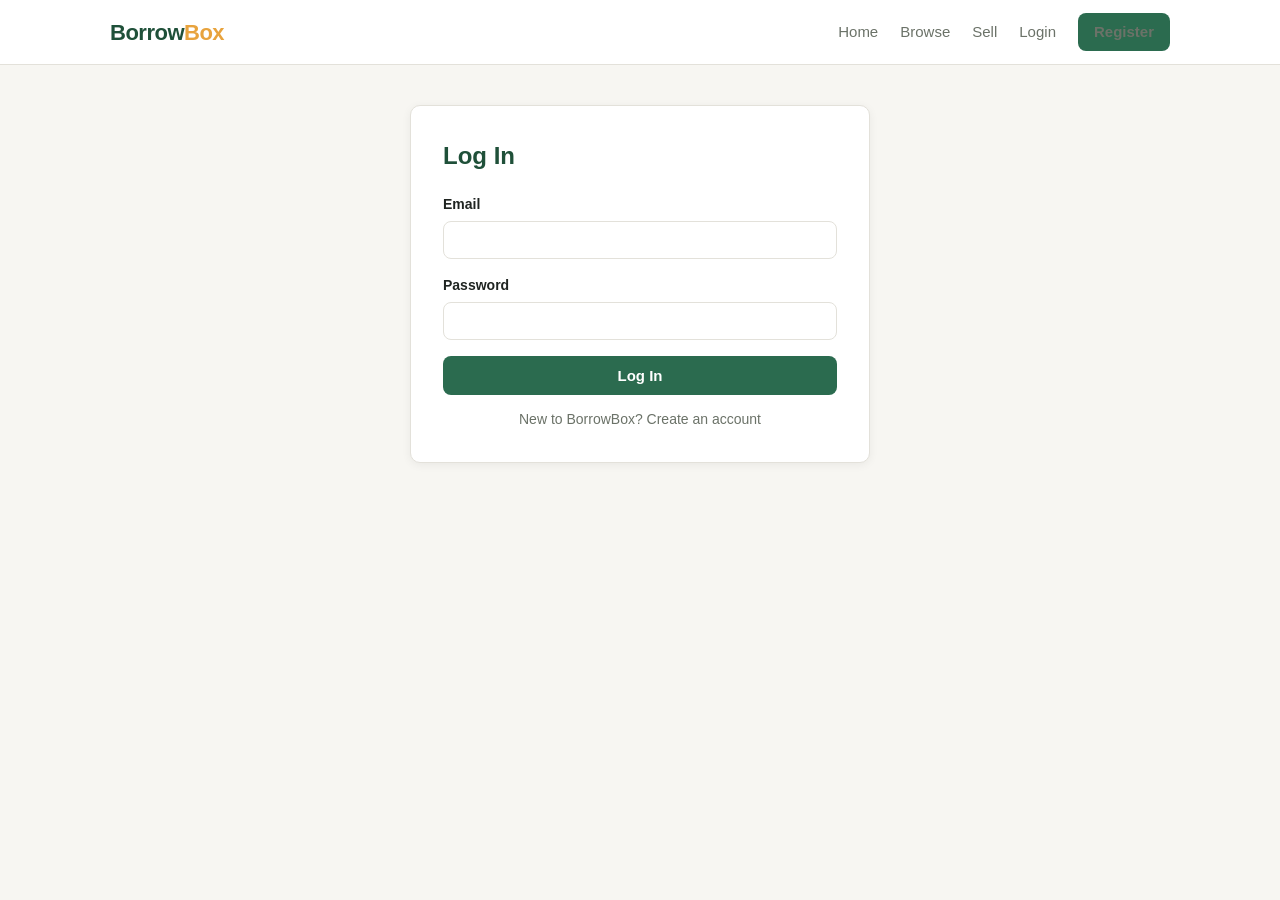
==== project/borrowbox-frontend/customer.html @ 095a5bd8 "Add files via upload" ====
<!DOCTYPE html>
<html lang="en">

<head>
  <meta charset="UTF-8">
  <meta name="viewport" content="width=device-width, initial-scale=1.0">
  <title>My Account - BorrowBox</title>
  <link rel="stylesheet" href="style.css">
</head>

<body data-page="customer">

  <nav class="navbar" id="navbar-mount"></nav>

  <main class="container">
    <h2 class="section-title" id="customer-welcome">Welcome back!</h2>

    <div class="list-card mb-16">
      <div class="info">
        <h4>Profile</h4>
        <div class="meta">Email: <span id="customer-email"></span></div>
        <div class="meta">Phone: <span id="customer-phone"></span></div>
      </div>
    </div>

    <h3 class="section-title">My Purchases &amp; Rentals</h3>
    <div id="customer-transactions">
      <div class="empty-state">Loading...</div>
    </div>
  </main>

  <footer>
    &copy; 2026 BorrowBox - a college project MVP.
  </footer>

  <script src="app.js"></script>
</body>

</html>
---- project/borrowbox-frontend/style.css ----
:root {
  --primary: #2b6b4f;
  --primary-dark: #1f5039;
  --accent: #e8a33d;
  --bg: #f7f6f2;
  --card-bg: #ffffff;
  --text: #1f2421;
  --text-muted: #6b7268;
  --border: #e3e1da;
  --danger: #c14848;
  --radius: 10px;
  --shadow: 0 2px 10px rgba(0, 0, 0, 0.06);
  font-family: 'Segoe UI', Roboto, Helvetica, Arial, sans-serif;
}

* { box-sizing: border-box; }

body {
  margin: 0;
  background: var(--bg);
  color: var(--text);
  line-height: 1.5;
}

a { color: inherit; text-decoration: none; }

img { max-width: 100%; display: block; }

.container {
  max-width: 1100px;
  margin: 0 auto;
  padding: 0 20px;
}

/* ---------- Navbar ---------- */

.navbar {
  background: var(--card-bg);
  border-bottom: 1px solid var(--border);
  position: sticky;
  top: 0;
  z-index: 20;
}

.navbar .container {
  display: flex;
  align-items: center;
  justify-content: space-between;
  height: 64px;
}

.logo {
  font-size: 22px;
  font-weight: 800;
  color: var(--primary-dark);
  letter-spacing: -0.5px;
}

.logo span { color: var(--accent); }

.nav-links {
  display: flex;
  align-items: center;
  gap: 22px;
  font-weight: 500;
}

.nav-links a {
  color: var(--text-muted);
  font-size: 15px;
}

.nav-links a:hover { color: var(--primary-dark); }

.nav-links .btn { padding: 8px 16px; }

#nav-user-badge {
  font-size: 13px;
  background: #eef4f0;
  color: var(--primary-dark);
  padding: 5px 12px;
  border-radius: 999px;
  font-weight: 600;
}

/* ---------- Buttons ---------- */

.btn {
  display: inline-block;
  border: none;
  border-radius: 8px;
  padding: 11px 20px;
  font-size: 15px;
  font-weight: 600;
  cursor: pointer;
  transition: transform 0.05s ease, opacity 0.15s ease;
}

.btn:active { transform: scale(0.98); }

.btn-primary { background: var(--primary); color: #fff; }
.btn-primary:hover { background: var(--primary-dark); }

.btn-accent { background: var(--accent); color: #2c2005; }
.btn-accent:hover { opacity: 0.9; }

.btn-outline {
  background: transparent;
  border: 1.5px solid var(--border);
  color: var(--text);
}
.btn-outline:hover { border-color: var(--primary); color: var(--primary-dark); }

.btn-danger { background: var(--danger); color: #fff; }
.btn-danger:hover { opacity: 0.9; }

.btn-small { padding: 7px 12px; font-size: 13px; }
.btn-full { width: 100%; }
.btn:disabled { opacity: 0.6; cursor: not-allowed; }

/* ---------- Hero ---------- */

.hero {
  background: linear-gradient(135deg, var(--primary) 0%, var(--primary-dark) 100%);
  color: #fff;
  padding: 64px 0 56px;
  text-align: center;
}

.hero h1 {
  font-size: 40px;
  margin: 0 0 12px;
  letter-spacing: -0.5px;
}

.hero p {
  font-size: 17px;
  opacity: 0.9;
  margin: 0 0 28px;
}

.search-bar {
  max-width: 560px;
  margin: 0 auto;
  display: flex;
  background: #fff;
  border-radius: 10px;
  overflow: hidden;
  box-shadow: var(--shadow);
}

.search-bar input {
  flex: 1;
  border: none;
  padding: 14px 16px;
  font-size: 15px;
  outline: none;
}

.search-bar button {
  border: none;
  background: var(--accent);
  color: #2c2005;
  font-weight: 700;
  padding: 0 22px;
  cursor: pointer;
}

/* ---------- Sections ---------- */

section { padding: 40px 0; }

.section-title {
  font-size: 24px;
  font-weight: 700;
  margin: 0 0 20px;
  color: var(--primary-dark);
}

/* ---------- Category cards ---------- */

.category-grid {
  display: grid;
  grid-template-columns: repeat(auto-fill, minmax(120px, 1fr));
  gap: 14px;
}

.category-card {
  background: var(--card-bg);
  border: 1px solid var(--border);
  border-radius: var(--radius);
  padding: 18px 10px;
  text-align: center;
  cursor: pointer;
  font-weight: 600;
  font-size: 14px;
  transition: box-shadow 0.15s ease, transform 0.1s ease;
}

.category-card:hover {
  box-shadow: var(--shadow);
  transform: translateY(-2px);
  color: var(--primary-dark);
}

.category-card .cat-emoji { font-size: 26px; display: block; margin-bottom: 8px; }

/* ---------- Product grid & cards ---------- */

.product-grid {
  display: grid;
  grid-template-columns: repeat(auto-fill, minmax(230px, 1fr));
  gap: 18px;
}

.product-card {
  background: var(--card-bg);
  border: 1px solid var(--border);
  border-radius: var(--radius);
  overflow: hidden;
  box-shadow: var(--shadow);
  display: flex;
  flex-direction: column;
}

.product-card .thumb {
  width: 100%;
  height: 160px;
  object-fit: cover;
  background: #eee;
}

.product-card .body { padding: 14px; flex: 1; display: flex; flex-direction: column; gap: 6px; }

.product-card h3 { margin: 0; font-size: 16px; }

.product-card .meta { font-size: 13px; color: var(--text-muted); }

.product-card .price-row {
  display: flex;
  gap: 10px;
  margin-top: 4px;
  flex-wrap: wrap;
}

.badge {
  font-size: 12px;
  font-weight: 700;
  padding: 4px 9px;
  border-radius: 999px;
}

.badge-buy { background: #eaf3ee; color: var(--primary-dark); }
.badge-rent { background: #fdf1de; color: #93630f; }
.badge-status-pending { background: #fdf1de; color: #93630f; }
.badge-status-approved { background: #e6f0fb; color: #2c5aa0; }
.badge-status-completed { background: #eaf3ee; color: var(--primary-dark); }
.badge-status-cancelled { background: #fbe9e9; color: var(--danger); }

/* ---------- Forms ---------- */

.form-card {
  background: var(--card-bg);
  border: 1px solid var(--border);
  border-radius: var(--radius);
  padding: 32px;
  max-width: 460px;
  margin: 40px auto;
  box-shadow: var(--shadow);
}

.form-card h2 { margin-top: 0; color: var(--primary-dark); }

.form-group { margin-bottom: 16px; }

label {
  display: block;
  font-weight: 600;
  font-size: 14px;
  margin-bottom: 6px;
}

input, select, textarea {
  width: 100%;
  padding: 10px 12px;
  border: 1px solid var(--border);
  border-radius: 8px;
  font-size: 14px;
  font-family: inherit;
  outline: none;
}

input:focus, select:focus, textarea:focus { border-color: var(--primary); }

textarea { resize: vertical; min-height: 90px; }

.role-toggle { display: flex; gap: 10px; }

.role-toggle label {
  flex: 1;
  border: 1.5px solid var(--border);
  border-radius: 8px;
  padding: 10px;
  text-align: center;
  cursor: pointer;
  font-weight: 500;
}

.role-toggle input { width: auto; display: inline; margin-right: 6px; }

.checkbox-row { display: flex; align-items: center; gap: 8px; }
.checkbox-row input { width: auto; }

.form-row { display: flex; gap: 12px; }
.form-row .form-group { flex: 1; }

.error-msg {
  background: #fbe9e9;
  color: var(--danger);
  padding: 10px 14px;
  border-radius: 8px;
  font-size: 14px;
  margin-bottom: 16px;
  display: none;
}

.success-msg {
  background: #eaf3ee;
  color: var(--primary-dark);
  padding: 10px 14px;
  border-radius: 8px;
  font-size: 14px;
  margin-bottom: 16px;
  display: none;
}

.form-footer { text-align: center; font-size: 14px; margin-top: 14px; color: var(--text-muted); }

/* ---------- Product detail page ---------- */

.product-detail {
  display: grid;
  grid-template-columns: 1fr 1fr;
  gap: 36px;
  align-items: start;
}

.product-detail img.main-image {
  width: 100%;
  border-radius: var(--radius);
  border: 1px solid var(--border);
  object-fit: cover;
  max-height: 420px;
}

.product-detail h1 { margin-top: 0; }

.price-box {
  background: var(--card-bg);
  border: 1px solid var(--border);
  border-radius: var(--radius);
  padding: 20px;
  margin: 16px 0;
}

.price-box .price-line { display: flex; justify-content: space-between; margin-bottom: 10px; font-size: 15px; }
.price-box .price-line strong { font-size: 18px; }

.seller-box {
  background: #f2f5f2;
  border-radius: var(--radius);
  padding: 14px 16px;
  font-size: 14px;
  margin-top: 16px;
}

/* ---------- Dashboard ---------- */

.dashboard-header {
  display: flex;
  justify-content: space-between;
  align-items: center;
  margin-bottom: 24px;
  flex-wrap: wrap;
  gap: 12px;
}

.tabs { display: flex; gap: 6px; margin-bottom: 22px; border-bottom: 1px solid var(--border); }

.tab-btn {
  background: none;
  border: none;
  padding: 10px 16px;
  font-size: 15px;
  font-weight: 600;
  cursor: pointer;
  color: var(--text-muted);
  border-bottom: 2.5px solid transparent;
}

.tab-btn.active { color: var(--primary-dark); border-bottom-color: var(--primary); }

.tab-panel { display: none; }
.tab-panel.active { display: block; }

.list-card {
  background: var(--card-bg);
  border: 1px solid var(--border);
  border-radius: var(--radius);
  padding: 14px 16px;
  display: flex;
  gap: 14px;
  align-items: center;
  margin-bottom: 12px;
  box-shadow: var(--shadow);
}

.list-card img { width: 74px; height: 74px; object-fit: cover; border-radius: 8px; background: #eee; }

.list-card .info { flex: 1; min-width: 0; }
.list-card .info h4 { margin: 0 0 4px; font-size: 15px; }
.list-card .info .meta { font-size: 13px; color: var(--text-muted); }
.list-card .actions { display: flex; gap: 8px; flex-wrap: wrap; }

.empty-state { text-align: center; padding: 40px 20px; color: var(--text-muted); }

/* ---------- Filters bar ---------- */

.filters-bar {
  display: flex;
  gap: 10px;
  flex-wrap: wrap;
  margin-bottom: 24px;
  background: var(--card-bg);
  border: 1px solid var(--border);
  border-radius: var(--radius);
  padding: 14px;
}

.filters-bar input, .filters-bar select { width: auto; min-width: 150px; }

/* ---------- Footer ---------- */

footer {
  text-align: center;
  padding: 26px 0;
  color: var(--text-muted);
  font-size: 13px;
  border-top: 1px solid var(--border);
  margin-top: 40px;
}

/* ---------- Utility ---------- */

.hidden { display: none !important; }
.text-center { text-align: center; }
.mt-16 { margin-top: 16px; }
.mb-16 { margin-bottom: 16px; }

@media (max-width: 720px) {
  .product-detail { grid-template-columns: 1fr; }
  .nav-links { gap: 12px; }
  .hero h1 { font-size: 30px; }
}
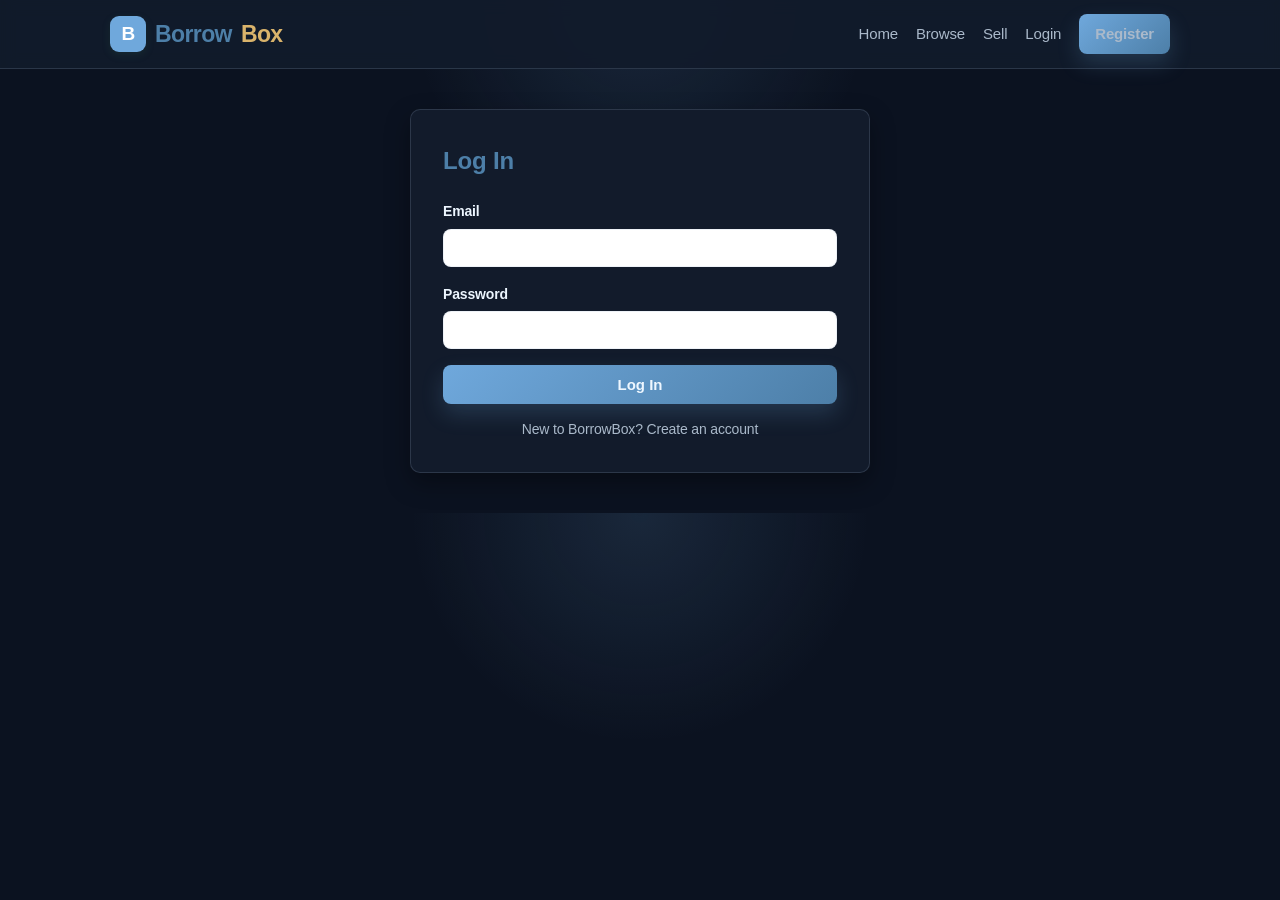
==== commit a4a51d81: "Update customer.html" ====
--- a/project/borrowbox-frontend/customer.html
+++ b/project/borrowbox-frontend/customer.html
@@ -36,4 +36,4 @@
   <script src="app.js"></script>
 </body>
 
-</html>+</html>
--- a/project/borrowbox-frontend/style.css
+++ b/project/borrowbox-frontend/style.css
@@ -1,15 +1,24 @@
 :root {
-  --primary: #2b6b4f;
-  --primary-dark: #1f5039;
-  --accent: #e8a33d;
-  --bg: #f7f6f2;
-  --card-bg: #ffffff;
-  --text: #1f2421;
-  --text-muted: #6b7268;
-  --border: #e3e1da;
-  --danger: #c14848;
+  --primary: #6fa8dc;
+  --primary-dark: #4d7fa8;
+  --primary-light: #10283d;
+
+  --accent: #d9b36b;
+  --accent-dark: #ba9145;
+
+  --bg: #0b1220;
+  --card-bg: #121b2b;
+  --card-strong: #182638;
+
+  --text: #edf6ff;
+  --text-muted: #aab9ca;
+
+  --border: rgba(163, 182, 208, 0.18);
+  --danger: #ff6b6b;
+
   --radius: 10px;
-  --shadow: 0 2px 10px rgba(0, 0, 0, 0.06);
+  --shadow: 0 10px 25px rgba(0, 0, 0, 0.35);
+
   font-family: 'Segoe UI', Roboto, Helvetica, Arial, sans-serif;
 }
 
@@ -17,9 +26,12 @@
 
 body {
   margin: 0;
-  background: var(--bg);
+  background:
+    radial-gradient(circle at top, rgba(111, 168, 220, 0.14), transparent 28%),
+    var(--bg);
   color: var(--text);
-  line-height: 1.5;
+  line-height: 1.6;
+  letter-spacing: -0.01em;
 }
 
 a { color: inherit; text-decoration: none; }
@@ -35,49 +47,126 @@
 /* ---------- Navbar ---------- */
 
 .navbar {
-  background: var(--card-bg);
+  background: rgba(18, 27, 43, 0.94);
   border-bottom: 1px solid var(--border);
   position: sticky;
   top: 0;
   z-index: 20;
+  backdrop-filter: blur(8px);
 }
 
 .navbar .container {
   display: flex;
   align-items: center;
   justify-content: space-between;
-  height: 64px;
-}
+  height: 68px;
+}
+
+/* ---------- BorrowBox Logo ---------- */
 
 .logo {
-  font-size: 22px;
+  display: inline-flex;
+  align-items: center;
+  gap: 9px;
+  font-size: 23px;
   font-weight: 800;
   color: var(--primary-dark);
-  letter-spacing: -0.5px;
-}
-
-.logo span { color: var(--accent); }
+  letter-spacing: -0.6px;
+  white-space: nowrap;
+}
+
+/* Logo icon */
+.logo::before {
+  content: "B";
+  width: 36px;
+  height: 36px;
+
+  display: flex;
+  align-items: center;
+  justify-content: center;
+
+  background: var(--primary);
+  color: #ffffff;
+
+  border-radius: 9px;
+
+  font-size: 19px;
+  font-weight: 800;
+
+  box-shadow: 0 3px 8px rgba(43, 107, 79, 0.20);
+
+  position: relative;
+}
+
+/* Golden accent */
+.logo span {
+  color: var(--accent);
+}/* ---------- BorrowBox Logo ---------- */
+
+.logo {
+  display: inline-flex;
+  align-items: center;
+  gap: 9px;
+  font-size: 23px;
+  font-weight: 800;
+  color: var(--primary-dark);
+  letter-spacing: -0.6px;
+  white-space: nowrap;
+}
+
+/* Logo icon */
+.logo::before {
+  content: "B";
+  width: 36px;
+  height: 36px;
+
+  display: flex;
+  align-items: center;
+  justify-content: center;
+
+  background: var(--primary);
+  color: #ffffff;
+
+  border-radius: 9px;
+
+  font-size: 19px;
+  font-weight: 800;
+
+  box-shadow: 0 3px 8px rgba(43, 107, 79, 0.20);
+
+  position: relative;
+}
+
+/* Golden accent */
+.logo span {
+  color: var(--accent);
+}
 
 .nav-links {
   display: flex;
   align-items: center;
-  gap: 22px;
-  font-weight: 500;
+  gap: 18px;
+  flex-wrap: wrap;
+  justify-content: flex-end;
 }
 
 .nav-links a {
   color: var(--text-muted);
   font-size: 15px;
-}
-
-.nav-links a:hover { color: var(--primary-dark); }
+  display: inline-flex;
+  align-items: center;
+  justify-content: center;
+  transition: color 0.15s ease;
+}
+
+.nav-links a:hover { color: var(--primary); }
 
 .nav-links .btn { padding: 8px 16px; }
 
 #nav-user-badge {
   font-size: 13px;
-  background: #eef4f0;
-  color: var(--primary-dark);
+  background: rgba(111, 168, 220, 0.12);
+  color: var(--primary);
   padding: 5px 12px;
   border-radius: 999px;
   font-weight: 600;
@@ -93,23 +182,32 @@
   font-size: 15px;
   font-weight: 600;
   cursor: pointer;
-  transition: transform 0.05s ease, opacity 0.15s ease;
+  transition: transform 0.05s ease, opacity 0.15s ease, box-shadow 0.15s ease;
+  box-shadow: 0 6px 16px rgba(0,0,0,0.12);
 }
 
 .btn:active { transform: scale(0.98); }
 
-.btn-primary { background: var(--primary); color: #fff; }
-.btn-primary:hover { background: var(--primary-dark); }
-
-.btn-accent { background: var(--accent); color: #2c2005; }
-.btn-accent:hover { opacity: 0.9; }
+.btn-primary {
+  background: linear-gradient(135deg, var(--primary), var(--primary-dark));
+  color: #eef7ff;
+  box-shadow: 0 10px 22px rgba(111, 168, 220, 0.2);
+}
+.btn-primary:hover { filter: brightness(0.98); }
+
+.btn-accent {
+  background: linear-gradient(135deg, var(--accent), var(--accent-dark));
+  color: #201805;
+  box-shadow: 0 10px 22px rgba(217, 179, 107, 0.18);
+}
+.btn-accent:hover { opacity: 0.92; }
 
 .btn-outline {
   background: transparent;
   border: 1.5px solid var(--border);
   color: var(--text);
 }
-.btn-outline:hover { border-color: var(--primary); color: var(--primary-dark); }
+.btn-outline:hover { border-color: var(--primary); color: var(--primary); }
 
 .btn-danger { background: var(--danger); color: #fff; }
 .btn-danger:hover { opacity: 0.9; }
@@ -121,7 +219,8 @@
 /* ---------- Hero ---------- */
 
 .hero {
-  background: linear-gradient(135deg, var(--primary) 0%, var(--primary-dark) 100%);
+  background: linear-gradient(135deg, rgba(111, 168, 220, 0.18), rgba(77, 127, 168, 0.4), rgba(15, 40, 61, 0.9));
+  border-bottom: 1px solid var(--border);
   color: #fff;
   padding: 64px 0 56px;
   text-align: center;
@@ -143,10 +242,11 @@
   max-width: 560px;
   margin: 0 auto;
   display: flex;
-  background: #fff;
+  background: rgba(255, 255, 255, 0.96);
   border-radius: 10px;
   overflow: hidden;
   box-shadow: var(--shadow);
+  border: 1px solid rgba(255,255,255,0.2);
 }
 
 .search-bar input {
@@ -174,7 +274,227 @@
   font-size: 24px;
   font-weight: 700;
   margin: 0 0 20px;
+  color: #eafaf3;
+}
+
+.assistant-header {
+  display: flex;
+  align-items: end;
+  justify-content: space-between;
+  gap: 16px;
+  margin-bottom: 16px;
+  flex-wrap: wrap;
+}
+
+.assistant-subtitle {
+  margin: 0;
+  color: var(--text-muted);
+}
+
+.assistant-badge {
+  display: inline-flex;
+  align-items: center;
+  background: rgba(215, 169, 79, 0.18);
+  color: #e9c77b;
+  padding: 7px 12px;
+  border-radius: 999px;
+  font-size: 12px;
+  font-weight: 700;
+}
+
+.assistant-card {
+  background: linear-gradient(135deg, rgba(22, 34, 51, 0.95), rgba(15, 24, 38, 1));
+  border: 1px solid var(--border);
+  border-radius: 16px;
+  box-shadow: var(--shadow);
+  overflow: hidden;
+}
+
+.assistant-survey {
+  padding: 18px;
+  border-bottom: 1px solid var(--border);
+  background: rgba(13, 20, 31, 0.75);
+}
+
+.assistant-survey-grid {
+  display: grid;
+  grid-template-columns: repeat(2, minmax(0, 1fr));
+  gap: 16px;
+}
+
+.survey-field {
+  display: flex;
+  flex-direction: column;
+  gap: 8px;
+  font-weight: 600;
+  color: var(--text);
+  font-size: 14px;
+}
+
+.survey-field input,
+.survey-field select {
+  min-width: 0;
+}
+
+.assistant-actions {
+  margin-top: 18px;
+  display: flex;
+  justify-content: flex-start;
+}
+
+.assistant-login-message {
+  padding: 14px 18px;
+  background: rgba(18, 27, 43, 0.75);
+  border-bottom: 1px solid var(--border);
+  color: #dfeaf7;
+  font-size: 14px;
+  opacity: 0.9;
+}
+
+.assistant-modal {
+  position: fixed;
+  inset: 0;
+  display: flex;
+  align-items: center;
+  justify-content: center;
+  z-index: 100;
+}
+
+.assistant-modal.hidden {
+  display: none;
+}
+
+.assistant-modal-backdrop {
+  position: absolute;
+  inset: 0;
+  background: rgba(15, 23, 18, 0.48);
+}
+
+.assistant-modal-card {
+  position: relative;
+  z-index: 1;
+  width: min(92vw, 450px);
+  background: linear-gradient(135deg, #132234, #0d1727);
+  border: 1px solid var(--border);
+  border-radius: 18px;
+  box-shadow: 0 18px 50px rgba(0,0,0,0.35);
+  padding: 28px 22px 20px;
+  text-align: center;
+}
+
+.assistant-modal-icon {
+  font-size: 38px;
+  margin-bottom: 8px;
+}
+
+.assistant-modal-card h3 {
+  margin: 0 0 10px;
+  color: #edf6ff;
+  font-size: 24px;
+}
+
+.assistant-modal-card p {
+  margin: 0 0 20px;
+  color: var(--text-muted);
+  line-height: 1.6;
+}
+
+.assistant-modal-actions {
+  display: flex;
+  justify-content: center;
+  gap: 12px;
+  flex-wrap: wrap;
+}
+
+.assistant-modal-close {
+  position: absolute;
+  top: 10px;
+  right: 12px;
+  border: none;
+  background: transparent;
+  color: var(--text-muted);
+  font-size: 28px;
+  cursor: pointer;
+  line-height: 1;
+}
+
+body.modal-open {
+  overflow: hidden;
+}
+
+.assistant-result {
+  padding: 20px 18px 18px;
+}
+
+.assistant-summary {
+  margin-bottom: 14px;
   color: var(--primary-dark);
+  font-size: 15px;
+  font-weight: 600;
+}
+
+.assistant-list {
+  display: grid;
+  grid-template-columns: repeat(auto-fit, minmax(200px, 1fr));
+  gap: 14px;
+}
+
+.assistant-item {
+  display: flex;
+  gap: 12px;
+  align-items: center;
+  background: var(--card-bg);
+  border: 1px solid var(--border);
+  border-radius: 12px;
+  padding: 10px;
+  transition: box-shadow 0.15s ease, transform 0.1s ease;
+}
+
+.assistant-item:hover {
+  box-shadow: var(--shadow);
+  transform: translateY(-1px);
+}
+
+.assistant-item-thumb {
+  width: 68px;
+  height: 68px;
+  flex-shrink: 0;
+  border-radius: 10px;
+  overflow: hidden;
+  background: #eee;
+}
+
+.assistant-item-thumb img {
+  width: 100%;
+  height: 100%;
+  object-fit: cover;
+}
+
+.assistant-item-body {
+  display: flex;
+  flex-direction: column;
+  gap: 3px;
+  min-width: 0;
+}
+
+.assistant-item-body strong {
+  font-size: 14px;
+  color: var(--text);
+}
+
+.assistant-item-body span,
+.assistant-item-body em {
+  font-size: 12px;
+  color: var(--text-muted);
+  font-style: normal;
+}
+
+.assistant-empty {
+  color: #dfeaf7;
+  background: rgba(18, 27, 43, 0.7);
+  border: 1px dashed rgba(163, 182, 208, 0.25);
+  border-radius: 10px;
+  padding: 14px;
 }
 
 /* ---------- Category cards ---------- */
@@ -186,7 +506,7 @@
 }
 
 .category-card {
-  background: var(--card-bg);
+  background: linear-gradient(180deg, rgba(18,27,43,0.9), rgba(18,27,43,1));
   border: 1px solid var(--border);
   border-radius: var(--radius);
   padding: 18px 10px;
@@ -194,7 +514,7 @@
   cursor: pointer;
   font-weight: 600;
   font-size: 14px;
-  transition: box-shadow 0.15s ease, transform 0.1s ease;
+  transition: box-shadow 0.15s ease, transform 0.1s ease, border-color 0.15s ease;
 }
 
 .category-card:hover {
@@ -214,7 +534,7 @@
 }
 
 .product-card {
-  background: var(--card-bg);
+  background: linear-gradient(180deg, rgba(18,27,43,0.94), rgba(18,27,43,1));
   border: 1px solid var(--border);
   border-radius: var(--radius);
   overflow: hidden;
@@ -457,8 +777,34 @@
 .mt-16 { margin-top: 16px; }
 .mb-16 { margin-bottom: 16px; }
 
-@media (max-width: 720px) {
-  .product-detail { grid-template-columns: 1fr; }
-  .nav-links { gap: 12px; }
-  .hero h1 { font-size: 30px; }
-}
+@media (max-width: 400px) {
+
+  .hero h1 {
+    font-size: 26px;
+  }
+
+  .category-grid {
+    grid-template-columns: 1fr 1fr;
+    gap: 8px;
+  }
+
+  .product-card .thumb {
+    height: 160px;
+  }
+
+  .form-card {
+    padding: 18px 13px;
+  }
+
+  .logo {
+    font-size: 18px;
+    gap: 6px;
+  }
+
+  .logo::before {
+    width: 29px;
+    height: 29px;
+    font-size: 15px;
+    border-radius: 7px;
+  }
+}
